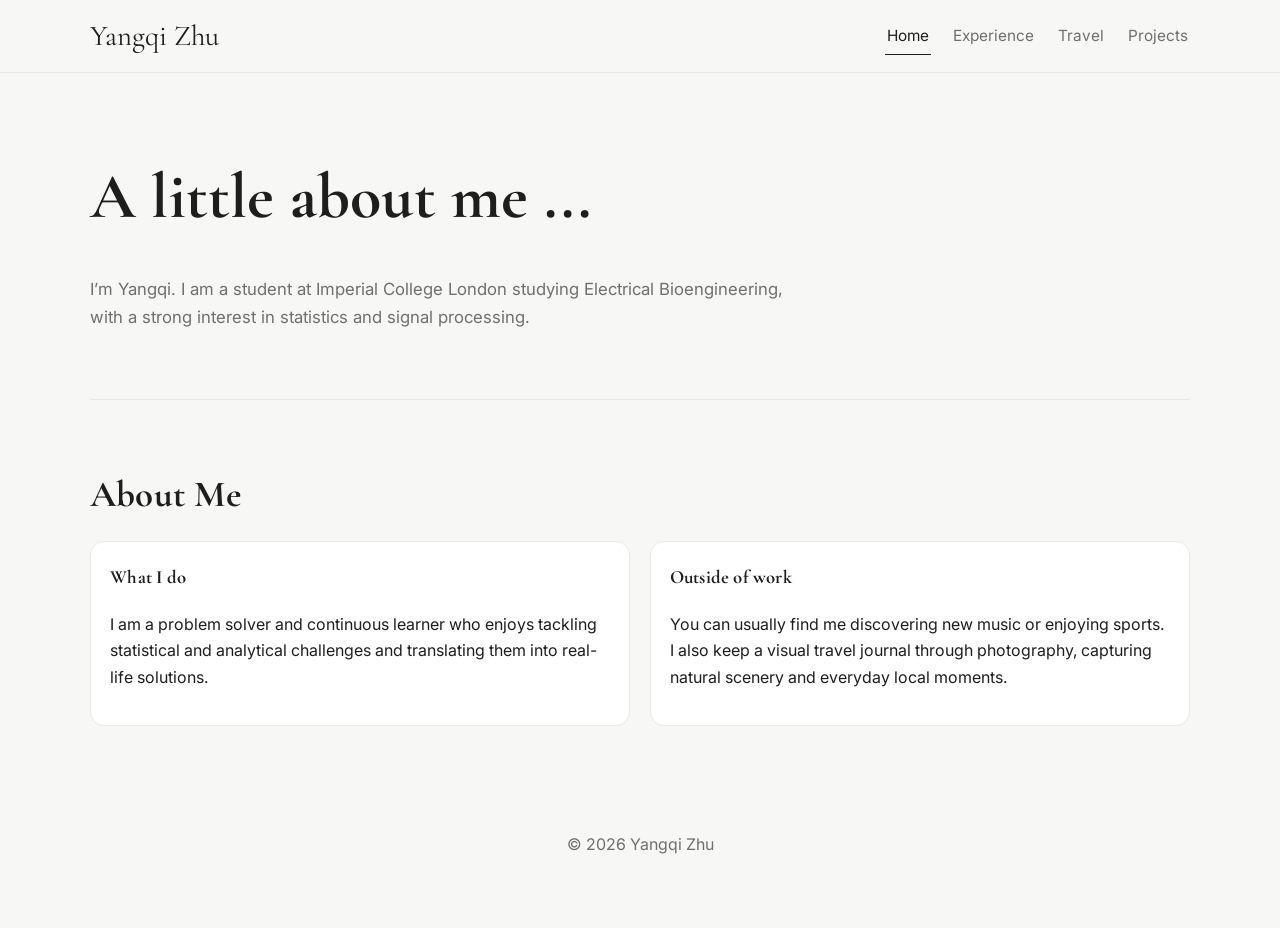
==== index.html @ 0bbb9df4 "Add files via upload" ====
<!DOCTYPE html>
<html lang="en">
<head>
  <meta charset="UTF-8" />
  <meta name="viewport" content="width=device-width, initial-scale=1.0" />
  <title>Yangqi Zhu | Portfolio</title>
  <link rel="preconnect" href="https://fonts.googleapis.com">
  <link rel="preconnect" href="https://fonts.gstatic.com" crossorigin>
  <link href="https://fonts.googleapis.com/css2?family=Cormorant+Garamond:wght@400;500;600&family=Inter:wght@300;400;500&display=swap" rel="stylesheet">
  <link rel="stylesheet" href="style.css" />
</head>
<body>
  <header class="site-header">
    <nav class="container nav">
      <a class="brand" href="index.html">Yangqi Zhu</a>
      <div class="nav-links">
        <a class="active" href="index.html">Home</a>
        <a href="experience.html">Experience</a>
        <a href="travel.html">Travel</a>
        <a href="projects.html">Projects</a>
      </div>
    </nav>
  </header>

  <main class="container">
    <section class="hero">
      <h1>A little about me ...</h1>
      <p>
        I’m Yangqi. I am a student at Imperial College London studying Electrical Bioengineering, 
        with a strong interest in statistics and signal processing.
      </p>
    </section>

    <section class="section">
      <h2 class="section-title">About Me</h2>
      <div class="grid-2">
        <article class="card">
          <h3>What I do</h3>
          <p>
            I am a problem solver and continuous learner who 
            enjoys tackling statistical and analytical challenges and translating them into real-life solutions.
          </p>
        </article>
        <article class="card">
          <h3>Outside of work</h3>
          <p>
            You can usually find me discovering new music or enjoying sports. 
            I also keep a visual travel journal through photography, capturing natural scenery and everyday local moments.
          </p>
        </article>
      </div>
    </section>
  </main>

  <footer>
    <div class="container">© 2026 Yangqi Zhu</div>
  </footer>
</body>
</html>
---- style.css ----
:root {
    --bg: #f7f7f5;
    --paper: #ffffff;
    --ink: #1e1e1e;
    --muted: #6f6f6f;
    --line: #e8e8e4;
    --accent: #8a9a8a;
    --maxw: 1100px;
  }
  
  * {
    box-sizing: border-box;
  }
  
  html, body {
    margin: 0;
    padding: 0;
    background: var(--bg);
    color: var(--ink);
    font-family: "Inter", "Helvetica Neue", Helvetica, Arial, sans-serif;
    line-height: 1.65;
  }
  
  h1, h2, h3 {
    font-family: "Cormorant Garamond", Georgia, serif;
    letter-spacing: 0.2px;
    margin-top: 0;
  }
  
  a {
    color: inherit;
    text-decoration: none;
  }.container {
    width: min(92%, var(--maxw));
    margin: 0 auto;
  }
  
  /* Top Nav */.site-header {
    position: sticky;
    top: 0;
    z-index: 999;
    background: rgba(247, 247, 245, 0.9);
    backdrop-filter: blur(6px);
    border-bottom: 1px solid var(--line);
  }.nav {
    display: flex;
    align-items: center;
    justify-content: space-between;
    height: 72px;
  }.brand {
    font-family: "Cormorant Garamond", Georgia, serif;
    font-size: 1.8rem;
  }.nav-links {
    display: flex;
    gap: 1.25rem;
    font-size: 0.96rem;
    color: var(--muted);
  }.nav-links a {
    padding: 6px 2px;
    border-bottom: 1px solid transparent;
  }.nav-links a.active,.nav-links a:hover {
    color: var(--ink);
    border-color: var(--ink);
  }
  
  /* Hero */.hero {
    padding: 90px 0 50px;
    display: grid;
    gap: 1.2rem;
  }.hero h1 {
    font-size: clamp(2rem, 6vw, 4rem);
    line-height: 1.06;
    margin-bottom: 0.6rem;
  }.hero p {
    max-width: 700px;
    color: var(--muted);
    font-size: 1.05rem;
  }
  
  /* Section */.section {
    padding: 65px 0;
    border-top: 1px solid var(--line);
  }.section-title {
    font-size: clamp(1.6rem, 4vw, 2.3rem);
    margin-bottom: 1rem;
  }.card {
    background: var(--paper);
    border: 1px solid var(--line);
    border-radius: 14px;
    padding: 1.2rem;
  }.grid-2 {
    display: grid;
    grid-template-columns: 1fr 1fr;
    gap: 1.2rem;
  }
  
  @media (max-width: 900px) {.grid-2 {
      grid-template-columns: 1fr;
    }
  }
  
  /* Experience timeline */.timeline {
    display: grid;
    gap: 1rem;
  }.timeline-item h3 {
    margin: 0 0 0.2rem;
    font-size: 1.4rem;
  }.timeline-item.meta {
    font-size: 0.92rem;
    color: var(--muted);
    margin-bottom: 0.6rem;
  }
  
  /* Travel page */.travel-layout {
    display: grid;
    grid-template-columns: 1.1fr 0.9fr;
    gap: 1rem;
  }
  
  @media (max-width: 1000px) {.travel-layout {
      grid-template-columns: 1fr;
    }
  }
  
  #map {
    width: 100%;
    min-height: 560px;
    border-radius: 14px;
    border: 1px solid var(--line);
    overflow: hidden;
  }.travel-panel {
    background: var(--paper);
    border: 1px solid var(--line);
    border-radius: 14px;
    padding: 1rem;
    min-height: 560px;
  }.travel-panel h3 {
    margin-bottom: 0.4rem;
  }.travel-meta {
    color: var(--muted);
    font-size: 0.95rem;
    margin-bottom: 1rem;
  }.gallery {
    columns: 2;
    column-gap: 0.8rem;
  }
  
  @media (max-width: 600px) {.gallery {
      columns: 1;
    }
  }.photo-card {
    break-inside: avoid;
    margin-bottom: 0.8rem;
  }.photo-card img {
    width: 100%;
    border-radius: 10px;
    display: block;
    border: 1px solid var(--line);
  }.photo-caption {
    font-size: 0.86rem;
    color: var(--muted);
    margin-top: 0.35rem;
  }
  
  /* Projects */.project-grid {
    display: grid;
    grid-template-columns: repeat(2, minmax(0, 1fr));
    gap: 1rem;
  }
  
  @media (max-width: 850px) {.project-grid {
      grid-template-columns: 1fr;
    }
  }.project-card h3 {
    margin-bottom: 0.4rem;
  }.project-tags {
    color: var(--muted);
    font-size: 0.9rem;
  }
  
  /* Footer */
  footer {
    padding: 40px 0 70px;
    color: var(--muted);
    text-align: center;
  }
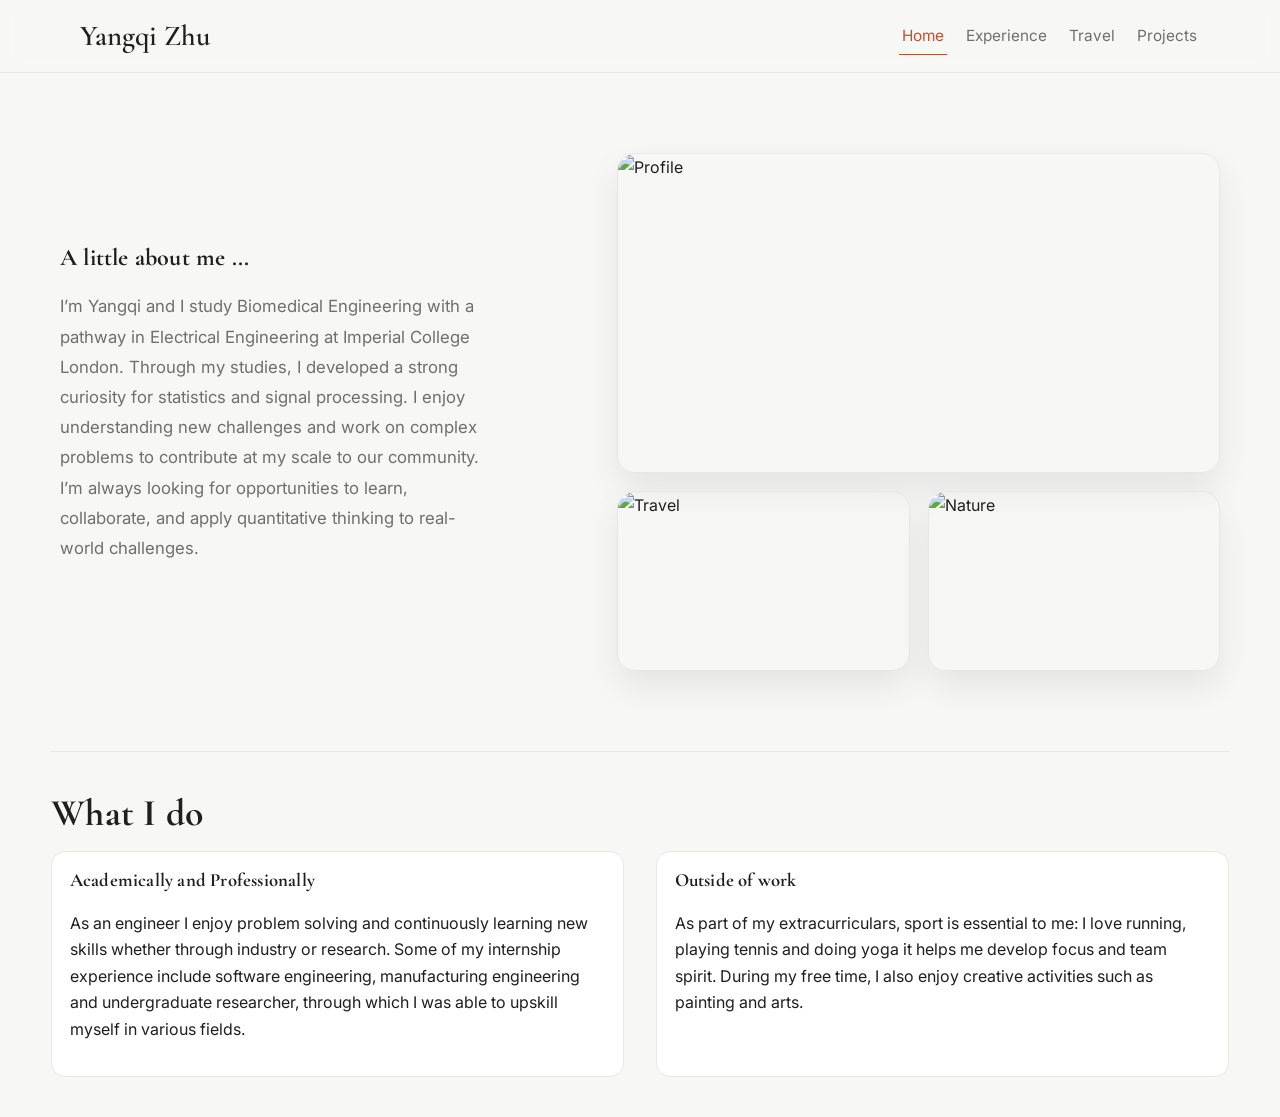
==== commit e4f38d7b: "Add files via upload" ====
--- a/index.html
+++ b/index.html
@@ -22,38 +22,45 @@
     </nav>
   </header>
 
-  <main class="container">
-    <section class="hero">
-      <h1>A little about me ...</h1>
+    <section class="hero hero-split">
+    <div class="hero-text">
+      <h2>A little about me ...</h2>
       <p>
-        I’m Yangqi. I am a student at Imperial College London studying Electrical Bioengineering, 
-        with a strong interest in statistics and signal processing.
+        I’m Yangqi and I study Biomedical Engineering with a pathway in Electrical Engineering at Imperial College London. Through my studies, I developed a strong curiosity for statistics and signal processing. I enjoy understanding new challenges and work on complex problems to contribute at my scale to our community. I’m always looking for opportunities to learn, collaborate, and apply quantitative thinking to real-world challenges.
       </p>
-    </section>
+    </div>
+  
+    <div class="hero-gallery">
 
-    <section class="section">
-      <h2 class="section-title">About Me</h2>
-      <div class="grid-2">
-        <article class="card">
-          <h3>What I do</h3>
-          <p>
-            I am a problem solver and continuous learner who 
-            enjoys tackling statistical and analytical challenges and translating them into real-life solutions.
-          </p>
-        </article>
-        <article class="card">
-          <h3>Outside of work</h3>
-          <p>
-            You can usually find me discovering new music or enjoying sports. 
-            I also keep a visual travel journal through photography, capturing natural scenery and everyday local moments.
-          </p>
-        </article>
-      </div>
-    </section>
-  </main>
+      <img src="assets/photos/yangqi2.jpeg"
+           class="hero-photo large"
+           alt="Profile">
+  
+      <img src="assets/photos/yangqi3.jpeg"
+           class="hero-photo small"
+           alt="Travel">
+  
+      <img src="assets/photos/yangqi4.jpeg"
+           class="hero-photo small"
+           alt="Nature">
 
-  <footer>
-    <div class="container">© 2026 Yangqi Zhu</div>
-  </footer>
-</body>
-</html>+  </div>
+  </section>
+
+  <section class="section about-me">
+    <h3 class="section-title">What I do</h3>
+    <div class="grid-2">
+      <article class="card">
+        <h3>Academically and Professionally</h3>
+        <p>
+          As an engineer I enjoy problem solving and continuously learning new skills whether through industry or research. Some of my internship experience include software engineering, manufacturing engineering and undergraduate researcher, through which I was able to upskill myself in various fields.
+        </p>
+      </article>
+      <article class="card">
+        <h3>Outside of work</h3>
+        <p>
+          As part of my extracurriculars, sport is essential to me: I love running, playing tennis and doing yoga it helps me develop focus and team spirit. During my free time, I also enjoy creative activities such as painting and arts.
+        </p>
+      </article>
+    </div>
+  </section>
--- a/style.css
+++ b/style.css
@@ -1,11 +1,25 @@
-:root {
+/* =========================
+   Yangqi Portfolio - Full CSS
+   ========================= */
+
+   :root {
     --bg: #f7f7f5;
     --paper: #ffffff;
-    --ink: #1e1e1e;
+    --ink: #1f1f1f;
     --muted: #6f6f6f;
-    --line: #e8e8e4;
-    --accent: #8a9a8a;
-    --maxw: 1100px;
+    --line: #e7e7e3;
+    --accent: #c1502e;
+    --accent-soft: color-mix(in srgb, var(--accent) 14%, var(--paper));
+    --maxw: 1120px;
+  }
+
+  body.dark {
+    --bg: #111315;
+    --paper: #191c1f;
+    --ink: #f2f2ee;
+    --muted: #b1b1ab;
+    --line: #2b3035;
+    --accent: #ff8f66;
   }
   
   * {
@@ -17,149 +31,266 @@
     padding: 0;
     background: var(--bg);
     color: var(--ink);
-    font-family: "Inter", "Helvetica Neue", Helvetica, Arial, sans-serif;
+    font-family: "Inter", "Helvetica Neue", Arial, sans-serif;
     line-height: 1.65;
-  }
-  
-  h1, h2, h3 {
+    transition: background 0.3s ease, color 0.3s ease;
+  }
+  
+  h1, h2, h3, h4 {
+    margin-top: 0;
     font-family: "Cormorant Garamond", Georgia, serif;
+    line-height: 1.15;
     letter-spacing: 0.2px;
-    margin-top: 0;
   }
   
   a {
     color: inherit;
     text-decoration: none;
+  }
+  
+  img {
+    max-width: 100%;
+    display: block;
   }.container {
     width: min(92%, var(--maxw));
     margin: 0 auto;
   }
   
-  /* Top Nav */.site-header {
+  /* Header / Nav */.site-header {
     position: sticky;
     top: 0;
-    z-index: 999;
-    background: rgba(247, 247, 245, 0.9);
-    backdrop-filter: blur(6px);
+    z-index: 1000;
+    background: color-mix(in srgb, var(--bg) 88%, transparent);
+    backdrop-filter: blur(8px);
     border-bottom: 1px solid var(--line);
   }.nav {
+    height: 72px;
     display: flex;
     align-items: center;
     justify-content: space-between;
-    height: 72px;
+    gap: 1rem;
   }.brand {
+    font-size: 1.8rem;
     font-family: "Cormorant Garamond", Georgia, serif;
-    font-size: 1.8rem;
+    font-weight: 600;
+    transition: color 0.25s ease;
+  }.brand:hover {
+    color: var(--accent);
   }.nav-links {
     display: flex;
-    gap: 1.25rem;
+    align-items: center;
+    gap: 1rem;
+    color: var(--muted);
     font-size: 0.96rem;
-    color: var(--muted);
   }.nav-links a {
-    padding: 6px 2px;
+    padding: 6px 3px;
     border-bottom: 1px solid transparent;
-  }.nav-links a.active,.nav-links a:hover {
+    transition: color 0.25s ease, border-color 0.25s ease;
+  }.nav-links a:hover,.nav-links a.active {
+    color: var(--accent);
+    border-color: var(--accent);
+  }.theme-btn {
+    border: 1px solid var(--line);
+    background: var(--paper);
     color: var(--ink);
-    border-color: var(--ink);
-  }
-  
-  /* Hero */.hero {
-    padding: 90px 0 50px;
+    border-radius: 999px;
+    padding: 6px 10px;
+    cursor: pointer;
+    font-size: 0.9rem;
+    transition: border-color 0.25s ease, color 0.25s ease;
+  }.theme-btn:hover {
+    border-color: var(--accent);
+    color: var(--accent);
+  }
+  
+  /* ---------- Hero ---------- */
+
+.hero-split{
+  display:grid;
+  grid-template-columns:0.9fr 1.1fr;
+  align-items:center;
+  gap:4rem;
+  max-width:1200px;
+  margin:0 auto;
+  padding:80px 20px;
+}
+
+.hero-text{
+  max-width:430px;
+}
+
+.hero-text p{
+  font-size:1.05rem;
+  line-height:1.8;
+  color:var(--muted);
+}
+
+/* Images */
+
+.hero-gallery{
+  display:grid;
+  grid-template-columns:1fr 1fr;
+  gap:18px;
+}
+
+.hero-photo{
+  width:100%;
+  object-fit:cover;
+  border-radius:18px;
+  border:1px solid var(--line);
+  box-shadow:0 15px 35px rgba(0,0,0,.08);
+  transition: transform 0.3s ease, border-color 0.3s ease;
+}
+
+.hero-photo:hover{
+  transform: translateY(-4px) scale(1.015);
+  border-color: var(--accent);
+}
+
+.hero-gallery .large{
+  grid-column:1 / 3;
+  height:320px;
+}
+
+.hero-gallery .small{
+  height:180px;
+}
+
+@media (max-width:980px){
+
+  .hero-split{
+      grid-template-columns:1fr;
+  }
+
+  .hero-text{
+      max-width:100%;
+  }
+
+  .hero-gallery .large{
+      height:260px;
+  }
+
+  .hero-gallery .small{
+      height:160px;
+  }
+}
+  
+  /* Generic Section */.section {
+    padding: 88px 0;
+    border-top: 1px solid var(--line);
+  }.section-tight {
+    padding-top: 14px;
+  }.section-title {
+    font-size: clamp(1.6rem, 4vw, 2.35rem);
+    margin-bottom: 1rem;
+  }
+  .section.about-me {
+    width: min(92%, 1200px);
+    margin: 0 auto;
+    padding: 40px 0; /* horizontal padding handled by width */
+  }
+  
+  .section.about-me .grid-2 {
     display: grid;
-    gap: 1.2rem;
-  }.hero h1 {
-    font-size: clamp(2rem, 6vw, 4rem);
-    line-height: 1.06;
-    margin-bottom: 0.6rem;
-  }.hero p {
-    max-width: 700px;
-    color: var(--muted);
-    font-size: 1.05rem;
-  }
-  
-  /* Section */.section {
-    padding: 65px 0;
-    border-top: 1px solid var(--line);
-  }.section-title {
-    font-size: clamp(1.6rem, 4vw, 2.3rem);
-    margin-bottom: 1rem;
-  }.card {
-    background: var(--paper);
-    border: 1px solid var(--line);
-    border-radius: 14px;
-    padding: 1.2rem;
-  }.grid-2 {
-    display: grid;
-    grid-template-columns: 1fr 1fr;
-    gap: 1.2rem;
-  }
-  
-  @media (max-width: 900px) {.grid-2 {
+    grid-template-columns: repeat(2, minmax(320px, 1fr));
+    gap: 2rem;
+    width: 100%;
+    margin-top: 1rem;
+  }
+  
+  .section.about-me .card {
+    width: 100%;
+    min-height: 100%;
+  }
+  
+  @media (max-width: 900px) {
+    .section.about-me .grid-2 {
       grid-template-columns: 1fr;
     }
   }
+  
+  @media (max-width: 900px) {
+    .section.about-me .grid-2 {
+      grid-template-columns: 1fr;
+    }
+  }
+  
+/* Cards + grids */
+.card{
+  background: var(--paper);
+  border: 1px solid var(--line);
+  border-radius: 14px;
+  padding: 1.1rem;
+  transition: transform 0.25s ease, border-color 0.25s ease, box-shadow 0.25s ease;
+}
+
+.card:hover{
+  transform: translateY(-4px);
+  border-color: var(--accent);
+  box-shadow: 0 12px 28px color-mix(in srgb, var(--accent) 18%, transparent);
+}
+
+/* Keep your normal container/page width unchanged */
+
+.grid-2{
+  display: grid;
+  grid-template-columns: repeat(2, minmax(0, 1fr));
+  gap: 2rem;
+  align-items: stretch;
+}
+
+.grid-2 > .card{
+  width: 100%;
+  max-width: none;   /* important */
+  justify-self: stretch;  /* important */
+}
+
+@media (max-width:900px){
+  .grid-2{
+      grid-template-columns:1fr;
+  }
+}
+
   
   /* Experience timeline */.timeline {
     display: grid;
-    gap: 1rem;
+    gap: 0.9rem;
+  }.timeline-item {
+    display: flex;
+    align-items: flex-start;
+    gap: 1.4rem;
+    border-left: 3px solid var(--accent);
+  }.timeline-content {
+    flex: 1;
+    min-width: 0;
+  }.timeline-photos {
+    flex: 0 0 340px;
+    display: grid;
+    grid-template-columns: 1fr;
+    gap: 10px;
+  }.timeline-photos img {
+    width: 100%;
+    height: 240px;
+    object-fit: cover;
+    border-radius: 12px;
+    border: 1px solid var(--line);
   }.timeline-item h3 {
     margin: 0 0 0.2rem;
-    font-size: 1.4rem;
+    font-size: 1.35rem;
   }.timeline-item.meta {
+    color: var(--muted);
     font-size: 0.92rem;
-    color: var(--muted);
-    margin-bottom: 0.6rem;
-  }
-  
-  /* Travel page */.travel-layout {
-    display: grid;
-    grid-template-columns: 1.1fr 0.9fr;
-    gap: 1rem;
-  }
-  
-  @media (max-width: 1000px) {.travel-layout {
-      grid-template-columns: 1fr;
-    }
-  }
-  
-  #map {
-    width: 100%;
-    min-height: 560px;
-    border-radius: 14px;
-    border: 1px solid var(--line);
-    overflow: hidden;
-  }.travel-panel {
-    background: var(--paper);
-    border: 1px solid var(--line);
-    border-radius: 14px;
-    padding: 1rem;
-    min-height: 560px;
-  }.travel-panel h3 {
-    margin-bottom: 0.4rem;
-  }.travel-meta {
-    color: var(--muted);
-    font-size: 0.95rem;
-    margin-bottom: 1rem;
-  }.gallery {
-    columns: 2;
-    column-gap: 0.8rem;
-  }
-  
-  @media (max-width: 600px) {.gallery {
-      columns: 1;
-    }
-  }.photo-card {
-    break-inside: avoid;
-    margin-bottom: 0.8rem;
-  }.photo-card img {
-    width: 100%;
-    border-radius: 10px;
-    display: block;
-    border: 1px solid var(--line);
-  }.photo-caption {
-    font-size: 0.86rem;
-    color: var(--muted);
-    margin-top: 0.35rem;
+    margin-bottom: 0.55rem;
+  }
+
+  @media (max-width: 700px) {
+    .timeline-item {
+      flex-direction: column;
+    }
+    .timeline-photos {
+      flex: 0 0 auto;
+      width: 100%;
+    }
   }
   
   /* Projects */.project-grid {
@@ -169,18 +300,262 @@
   }
   
   @media (max-width: 850px) {.project-grid {
+      grid-template-columns: 1fr; 
+    }
+  }.project-card h3 {
+    margin-bottom: 0.35rem;
+  }.project-card-head {
+    display: flex;
+    align-items: flex-start;
+    justify-content: space-between;
+    gap: 0.75rem;
+  }.project-card-head h3 {
+    margin-bottom: 0.35rem;
+  }.github-link {
+    flex-shrink: 0;
+    color: var(--muted);
+    line-height: 0;
+    transition: color 0.25s ease;
+  }.github-link:hover {
+    color: var(--accent);
+  }.project-tags {
+    display: inline-block;
+    color: var(--accent);
+    background: var(--accent-soft);
+    font-size: 0.82rem;
+    font-weight: 500;
+    letter-spacing: 0.03em;
+    padding: 3px 10px;
+    border-radius: 999px;
+    margin-top: 0.4rem;
+    margin-right: 0.4rem;
+  }
+  
+  /* Travel gallery layout */.travel-layout {
+    display: grid;
+    grid-template-columns: 1.05fr 0.95fr;
+    gap: 1rem;
+  }
+  
+  @media (max-width: 1024px) {.travel-layout {
       grid-template-columns: 1fr;
     }
-  }.project-card h3 {
-    margin-bottom: 0.4rem;
-  }.project-tags {
-    color: var(--muted);
+  }
+  
+  #map {
+    width: 100%;
+    height: 620px;
+    border-radius: 16px;
+    border: 1px solid var(--line);
+    overflow: hidden;
+  }.travel-panel {
+    height: 620px;
+    overflow-y: auto;
+    border-radius: 16px;
+    border: 1px solid var(--line);
+    background: var(--paper);
+    padding: 1rem;
+  }.room-head {
+    display: flex;
+    justify-content: space-between;
+    align-items: flex-start;
+    gap: 10px;
+  }.travel-meta {
+    color: var(--muted);
+    font-size: 0.95rem;
+    margin: 0.2rem 0 0.9rem;
+  }.room-desc {
+    color: var(--muted);
+    margin: 0.3rem 0 1rem;
+  }.music-btn {
+    border: 1px solid var(--line);
+    background: transparent;
+    color: var(--ink);
+    border-radius: 999px;
+    padding: 8px 12px;
+    cursor: pointer;
     font-size: 0.9rem;
-  }
-  
-  /* Footer */
-  footer {
-    padding: 40px 0 70px;
-    color: var(--muted);
+    transition: border-color 0.25s ease, color 0.25s ease;
+  }.music-btn:hover:not(:disabled) {
+    border-color: var(--accent);
+    color: var(--accent);
+  }.music-btn:disabled {
+    opacity: 0.5;
+    cursor: not-allowed;
+  }
+  
+  /* Masonry-like photo wall */.gallery {
+    columns: 2;
+    column-gap: 0.8rem;
+  }
+  
+  @media (max-width: 650px) {.gallery {
+      columns: 1;
+    }
+  }.photo-card {
+    break-inside: avoid;
+    margin-bottom: 0.8rem;
+    cursor: zoom-in;
+  }.photo-card img {
+    width: 100%;
+    border-radius: 10px;
+    border: 1px solid var(--line);
+  }.photo-caption {
+    margin-top: 0.35rem;
+    color: var(--muted);
+    font-size: 0.86rem;
+  }
+  
+  /* Image modal */.img-modal {
+    position: fixed;
+    inset: 0;
+    background: rgba(8, 8, 10, 0.9);
+    z-index: 9999;
+    display: none;
+    align-items: center;
+    justify-content: center;
+    flex-direction: column;
+    padding: 1rem;
+  }.img-modal.show {
+    display: flex;
+  }
+  
+  #modal-image {
+    max-width: min(92vw, 1020px);
+    max-height: 78vh;
+    border: 1px solid rgba(255,255,255,0.2);
+    border-radius: 10px;
+  }
+  
+  #modal-caption {
+    margin-top: 0.7rem;
+    color: #f2f2ee;
+    max-width: min(92vw, 1020px);
+  }.modal-close {
+    position: absolute;
+    top: 16px;
+    right: 16px;
+    border: 0;
+    background: rgba(255,255,255,0.16);
+    color: #fff;
+    width: 38px;
+    height: 38px;
+    border-radius: 999px;
+    cursor: pointer;
+    font-size: 1.4rem;
+  }
+  
+
+  
+  /* Mobile tweaks */
+  @media (max-width: 700px) {.nav {
+      height: auto;
+      padding: 12px 0;
+      flex-wrap: wrap;
+    }.nav-links {
+      width: 100%;
+      flex-wrap: wrap;
+      gap: 0.8rem;
+    }
+  
+    #map,.travel-panel {
+      height: 460px;
+    }
+  }
+
+  /* ---------- Cinematic Enter Overlay ---------- */.enter-overlay {
+    position: fixed;
+    inset: 0;
+    z-index: 10000;
+    display: none;
+    align-items: center;
+    justify-content: center;
+    background: radial-gradient(circle at center, rgba(0,0,0,0.35), rgba(0,0,0,0.7));
+    backdrop-filter: blur(3px);
+  }.enter-overlay.show {
+    display: flex;
+    animation: fadeIn 280ms ease;
+  }.enter-card {
+    width: min(92vw, 520px);
+    background: var(--paper);
+    color: var(--ink);
+    border: 1px solid var(--line);
+    border-radius: 18px;
+    padding: 1.4rem;
     text-align: center;
-  }+    box-shadow: 0 20px 60px rgba(0,0,0,0.2);
+  }.enter-kicker {
+    margin: 0 0 6px;
+    letter-spacing: 0.08em;
+    text-transform: uppercase;
+    color: var(--muted);
+    font-size: 0.78rem;
+  }.enter-card h2 {
+    margin: 0 0 6px;
+    font-size: clamp(1.5rem, 4vw, 2rem);
+  }.enter-card p {
+    margin: 0 0 14px;
+    color: var(--muted);
+  }.enter-btn {
+    border: 1px solid var(--accent);
+    background: var(--accent);
+    color: #fff;
+    border-radius: 999px;
+    padding: 10px 18px;
+    cursor: pointer;
+    transition: opacity 0.25s ease;
+  }.enter-btn:hover {
+    opacity: 0.85;
+  }
+  
+  /* ---------- Immersive Room Modal ---------- */.room-modal {
+    position: fixed;
+    inset: 0;
+    z-index: 10001;
+    display: none;
+    background: rgba(8, 10, 12, 0.84);
+    backdrop-filter: blur(6px);
+    padding: 2vh 2vw;
+  }.room-modal.show {
+    display: block;
+    animation: fadeIn 220ms ease;
+  }.room-shell {
+    height: 96vh;
+    width: min(96vw, 1300px);
+    margin: 0 auto;
+    background: var(--paper);
+    border: 1px solid var(--line);
+    border-radius: 18px;
+    padding: 1rem;
+    overflow: auto;
+  }.room-top {
+    display: flex;
+    align-items: flex-start;
+    justify-content: space-between;
+    gap: 10px;
+  }.room-close {
+    position: sticky;
+    top: 0;
+    float: right;
+    border: none;
+    background: rgba(0,0,0,0.06);
+    color: var(--ink);
+    border-radius: 999px;
+    width: 38px;
+    height: 38px;
+    cursor: pointer;
+    font-size: 1.4rem;
+    z-index: 2;
+  }
+  
+  @keyframes fadeIn {
+    from { opacity: 0; transform: translateY(8px); }
+    to   { opacity: 1; transform: translateY(0); }
+  }
+
+  footer{
+    padding:60px 0 40px;
+    text-align:center;
+    color:var(--muted);
+}
+
